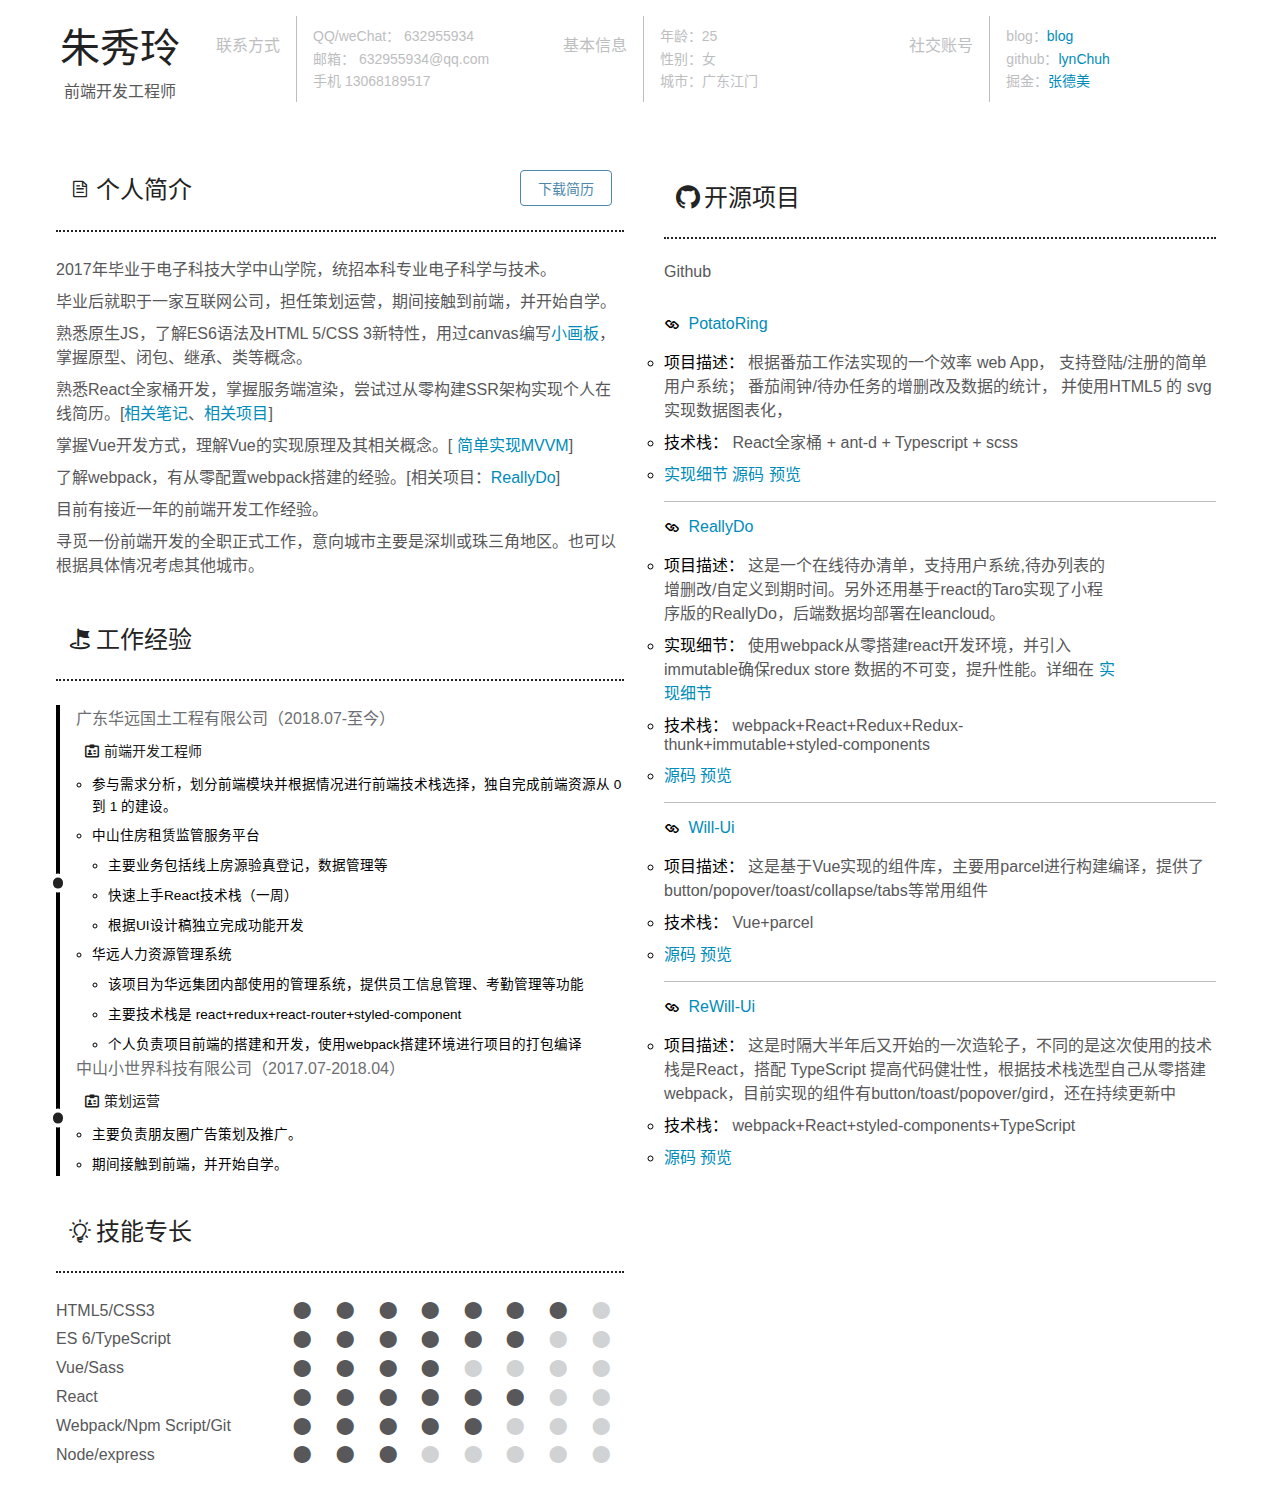
==== index.html @ 774a80cc "add resume" ====
<!doctype html>
<html lang="zh-cn">
<head>
  <meta charset="UTF-8">
  <meta name="viewport"
        content="width=device-width, user-scalable=no, initial-scale=1.0, maximum-scale=1.0, minimum-scale=1.0">
  <meta http-equiv="X-UA-Compatible" content="ie=edge">
  <link rel="shortcut icon" href="http://qiniu.lynchuh.com/favicon.ico" type="image/x-icon">
  <title>lyn Chuh Resume</title>
  <link rel="stylesheet" href="static/index.css">
  <link rel="stylesheet" href="static/iconfont/index.css">
</head>
<body>
<header class="row baseInfo">
  <div class="columns name">
    <h2>朱秀玲</h2>
    <span>前端开发工程师</span>
  </div>
  <div class="columns baseItem">
    <div class="title">联系方式</div>
    <ul class="content">
      <li>
        <span>QQ/weChat：</span>
        <span>632955934</span>
      </li>
      <li>
        <span>邮箱：</span>
        <span>632955934@qq.com</span>
      </li>
      <li>
        <span>手机</span>
        <span>13068189517</span>
      </li>
    </ul>
  </div>
  <div class="columns baseItem">
    <div class="title">基本信息</div>
    <ul class="content">
      <li><span>年龄：</span><span>25</span></li>
      <li><span>性别：</span><span>女</span></li>
      <li><span>城市：</span><span>广东江门</span></li>
    </ul>
  </div>
  <div class="columns baseItem">
    <div class="title">社交账号</div>
    <ul class="content">
      <li><span>blog：</span><a target="_blank" href="https://github.com/lynchuh/blog/issues">blog</a></li>
      <li><span>github：</span><a target="_blank" href="https://github.com/lynchuh">lynChuh</a></li>
      <li><span>掘金：</span><a target="_blank" href="https://juejin.im/user/5b192cbaf265da6e4a6bd9fc">张德美</a></li>
    </ul>
  </div>
</header>
<main class="row">
  <div class="row mainContent">
    <section class="row profile" id="profile-wrapper">
      <h2>
        <i>&#xe607;</i>个人简介
        <a class="button" href="static/resume.pdf" download="前端开发—本科-朱秀玲" >下载简历</a>
      </h2>
      <div class="info">
        <p>2017年毕业于电子科技大学中山学院，统招本科专业电子科学与技术。</p>
        <p>毕业后就职于一家互联网公司，担任策划运营，期间接触到前端，并开始自学。</p>
        <p>熟悉原生JS，了解ES6语法及HTML 5/CSS 3新特性，用过canvas编写<a href="https://github.com/lynchuh/canvas-drawing-board">小画板</a>，掌握原型、闭包、继承、类等概念。</p>
        <p>熟悉React全家桶开发，掌握服务端渲染，尝试过从零构建SSR架构实现个人在线简历。[<a target="_blank" href="https://github.com/lynchuh/blog/issues/3">相关笔记</a>、<a target="_blank" href="https://github.com/lynchuh/MyResume">相关项目</a>]</p>
        <p>掌握Vue开发方式，理解Vue的实现原理及其相关概念。[ <a href="https://github.com/lynchuh/mvvm">简单实现MVVM</a>]</p>
        <p>了解webpack，有从零配置webpack搭建的经验。[相关项目：<a target="_blank" href="https://github.com/lynchuh/reallydo">ReallyDo</a>]</p>
        <p class="strong">目前有接近一年的前端开发工作经验。</p>
        <p class="strong">寻觅一份前端开发的全职正式工作，意向城市主要是深圳或珠三角地区。也可以根据具体情况考虑其他城市。</p>
      </div>
    </section>
    <section class="row workExperience" id="workExperience-wrapper">
      <h2><i>&#xe6df;</i>工作经验</h2>
      <div class="info">
        <div class="company">
          <h3 class="category">
            广东华远国土工程有限公司（2018.07-至今）
          </h3>
          <span class="job">
            <i>&#xe65f;</i>
            前端开发工程师
          </span>
<!--          <span class="companySummary">公司的主要业务是国土规划，</span>-->
          <ul class="desc">
            <li>参与需求分析，划分前端模块并根据情况进行前端技术栈选择，独自完成前端资源从 0 到 1 的建设。</li>
            <li>
              <span>中山住房租赁监管服务平台</span>
              <ul>
                <li>主要业务包括线上房源验真登记，数据管理等</li>
                <li>快速上手React技术栈（一周）</li>
                <li>根据UI设计稿独立完成功能开发</li>
              </ul>
            </li>
            <li>
              <span>华远人力资源管理系统</span>
              <ul>
                <li>该项目为华远集团内部使用的管理系统，提供员工信息管理、考勤管理等功能</li>
                <li>主要技术栈是 react+redux+react-router+styled-component</li>
                <li>个人负责项目前端的搭建和开发，使用webpack搭建环境进行项目的打包编译</li>
              </ul>
            </li>
          </ul>
        </div>
        <div class="company">
          <h3 class="category">中山小世界科技有限公司（2017.07-2018.04）</h3>
          <span class="job">
            <i>&#xe65f;</i>
            策划运营
          </span>
          <ul class="desc">
            <li>主要负责朋友圈广告策划及推广。</li>
            <li>期间接触到前端，并开始自学。</li>
          </ul>
        </div>
      </div>
    </section>
    <section class="row skill" id="skill-wrapper">
      <h2><i>&#xe682;</i>技能专长</h2>
      <div class="info">
        <div class="skillItem">
          <div class="skillName">HTML5/CSS3</div>
          <div class="circle">
            <i class="black">&#xe7c8;</i>
            <i class="black">&#xe7c8;</i>
            <i class="black">&#xe7c8;</i>
            <i class="black">&#xe7c8;</i>
            <i class="black">&#xe7c8;</i>
            <i class="black">&#xe7c8;</i>
            <i class="black">&#xe7c8;</i>
            <i class="grey">&#xe7c8;</i>
          </div>
        </div>
        <div class="skillItem">
          <div class="skillName">ES 6/TypeScript</div>
          <div class="circle">
            <i class="black">&#xe7c8;</i>
            <i class="black">&#xe7c8;</i>
            <i class="black">&#xe7c8;</i>
            <i class="black">&#xe7c8;</i>
            <i class="black">&#xe7c8;</i>
            <i class="black">&#xe7c8;</i>
            <i class="grey">&#xe7c8;</i>
            <i class="grey">&#xe7c8;</i>
          </div>
        </div>
        <div class="skillItem">
          <div class="skillName">Vue/Sass</div>
          <div class="circle">
            <i class="black">&#xe7c8;</i>
            <i class="black">&#xe7c8;</i>
            <i class="black">&#xe7c8;</i>
            <i class="black">&#xe7c8;</i>
            <i class="grey">&#xe7c8;</i>
            <i class="grey">&#xe7c8;</i>
            <i class="grey">&#xe7c8;</i>
            <i class="grey">&#xe7c8;</i>
          </div>
        </div>
        <div class="skillItem">
          <div class="skillName">React</div>
          <div class="circle">
            <i class="black">&#xe7c8;</i>
            <i class="black">&#xe7c8;</i>
            <i class="black">&#xe7c8;</i>
            <i class="black">&#xe7c8;</i>
            <i class="black">&#xe7c8;</i>
            <i class="black">&#xe7c8;</i>
            <i class="grey">&#xe7c8;</i>
            <i class="grey">&#xe7c8;</i>
          </div>
        </div>
        <div class="skillItem">
          <div class="skillName">Webpack/Npm Script/Git</div>
          <div class="circle">
            <i class="black">&#xe7c8;</i>
            <i class="black">&#xe7c8;</i>
            <i class="black">&#xe7c8;</i>
            <i class="black">&#xe7c8;</i>
            <i class="black">&#xe7c8;</i>
            <i class="grey">&#xe7c8;</i>
            <i class="grey">&#xe7c8;</i>
            <i class="grey">&#xe7c8;</i>
          </div>
        </div>
        <div class="skillItem">
          <div class="skillName">Node/express</div>
          <div class="circle">
            <i class="black">&#xe7c8;</i>
            <i class="black">&#xe7c8;</i>
            <i class="black">&#xe7c8;</i>
            <i class="grey">&#xe7c8;</i>
            <i class="grey">&#xe7c8;</i>
            <i class="grey">&#xe7c8;</i>
            <i class="grey">&#xe7c8;</i>
            <i class="grey">&#xe7c8;</i>
          </div>
        </div>

      </div>
    </section>
  </div>
  <div class="row mainContent">
    <section class="row personalProject" id="personalProject-wrapper">
      <h2><i>&#xe64a;</i>开源项目</h2>
      <div class="info">
        <p class="github">Github</p>
        <a class="github" href="https://github.com/lynchuh" target="_blank">
          <img class="github" src="https://i.loli.net/2019/04/22/5cbd1abe43c3c.png" alt="">
        </a>
        <div class="projects">
          <div class="projectItem">
            <h3 class="projectName">
              <i>&#xe60e;</i>
              <a target="_blank" href="https://github.com/lynchuh/PotatoRing">PotatoRing</a>
            </h3>
            <div class="projectInfo">
              <div class="text">
                <ul class="desc">
                  <li>
                    <span>项目描述：</span>
                    <p>
                      根据番茄工作法实现的一个效率 web App，
                      支持登陆/注册的简单用户系统；
                      番茄闹钟/待办任务的增删改及数据的统计，
                      并使用HTML5 的 <strong>svg</strong> 实现数据图表化，
                    </p>
                  </li>
                  <li>
                    <span>技术栈：</span>
                    <p>React全家桶 + ant-d + Typescript + scss </p>
                  </li>
                  <li>
                    <p><a target="_blank" href="https://juejin.im/post/5cb6dd5f6fb9a0689c7eda83">实现细节</a></p>
                    <p><a target="_blank" href="https://github.com/lynchuh/PotatoRing">源码</a></p>
                    <p><a target="_blank" href="https://lynchuh.github.io/PotatoRing/">预览</a></p>
                  </li>
                </ul>
              </div>
            </div>
          </div>
          <div class="projectItem">
            <h3 class="projectName">
              <i>&#xe60e;</i>
              <a target="_blank" href="https://github.com/lynchuh/ReallyDO">ReallyDo</a>
            </h3>
            <div class="projectInfo">
              <div class="text">
                <ul class="desc">
                  <li>
                    <span>项目描述：</span>
                    <p>这是一个在线待办清单，支持用户系统,待办列表的增删改/自定义到期时间。另外还用基于react的Taro实现了小程序版的ReallyDo，后端数据均部署在leancloud。</p>
                  </li>
                  <li>
                    <span>实现细节：</span>
                    <p>使用webpack从零搭建react开发环境，并引入immutable确保redux store 数据的不可变，提升性能。详细在
                      <a target="_blank" href="https://github.com/lynchuh/ReallyDO/blob/master/README.md">实现细节</a>
                    </p>
                  </li>
                  <li>
                    <span>技术栈：</span>
                    <p>webpack+React+Redux+Redux-thunk+immutable+styled-components </p>
                  </li>
                  <li>
                    <p><a target="_blank" href="https://github.com/lynchuh/ReallyDO">源码</a></p>
                    <p><a target="_blank" href="http://www.reallydo.fun">预览</a></p>
                  </li>
                </ul>
              </div>
              <div class="preview">
                <img src="https://user-gold-cdn.xitu.io/2019/4/22/16a42a10af7aa019?imageView2/0/w/1280/h/960/format/webp/ignore-error/1" alt="">
              </div>
            </div>
          </div>
          <div class="projectItem">
            <h3 class="projectName">
              <i>&#xe60e;</i>
              <a target="_blank" href="https://github.com/lynchuh/Will-ui">Will-Ui</a>
            </h3>
            <div class="projectInfo">
              <div class="text">
                <ul class="desc">
                  <li>
                    <span>项目描述：</span>
                    <p>这是基于Vue实现的组件库，主要用parcel进行构建编译，提供了button/popover/toast/collapse/tabs等常用组件</p>
                  </li>
                  <li>
                    <span>技术栈：</span>
                    <p>Vue+parcel </p>
                  </li>
                  <li>
                    <p><a target="_blank" href="https://github.com/lynchuh/Will-ui">源码</a></p>
                    <p><a target="_blank" href="https://lynchuh.github.io/Will-ui/">预览</a></p>
                  </li>
                </ul>
              </div>
            </div>
          </div>
          <div class="projectItem">
            <h3 class="projectName">
              <i>&#xe60e;</i>
              <a target="_blank" href="https://github.com/lynchuh/rewill-ui">ReWill-Ui</a>
            </h3>
            <div class="projectInfo">
              <div class="text">
                <ul class="desc">
                  <li>
                    <span>项目描述：</span>
                    <p>这是时隔大半年后又开始的一次造轮子，不同的是这次使用的技术栈是React，搭配 <strong>TypeScript</strong> 提高代码健壮性，根据技术栈选型自己从零搭建 <strong>webpack</strong>，目前实现的组件有button/toast/popover/gird，还在持续更新中</p>
                  </li>
                  <li>
                    <span>技术栈：</span>
                    <p>webpack+React+styled-components+TypeScript </p>
                  </li>
                  <li>
                    <p><a target="_blank" href="https://github.com/lynchuh/Will-ui">源码</a></p>
                    <p><a target="_blank" href="https://lynchuh.github.io/Will-ui/">预览</a></p>
                  </li>
                </ul>
              </div>
            </div>
          </div>
        </div>
      </div>
    </section>
  </div>
</main>
</body>
</html>
---- static/index.css ----
/* reset*/
*{margin:0;padding:0;box-sizing: border-box;}
*{font-family: 'Open Sans', sans-serif;}
ul,li,ol{list-style: none;}
a{text-decoration: none;color: #008CBA;}
a:active{color: inherit;}

/*布局*/
html{font-size: 16px;}
header,main{
  min-width:320px;
  width: 100%;
  max-width: 1200px;
  margin: 1rem auto;
}
h3{
  font-size: 1rem;
  font-weight: 300 ;
}
.row{
  display: flex;
}
.row .columns{
  flex:1;
}
p,.skillName,.black{
  color:#58585A;
  font-weight: 300;
}
p.strong{
  font-weight: 500!important;
}
.grey{
  color: #D1D2D4;
}
/*基本信息*/
.baseInfo{
  color: #BDBEC0;
}
.baseInfo .name{
  display: inline-flex;
  flex-direction: column;
  justify-content: flex-end;
  align-items: center;
  flex:0;
}
.baseInfo .name h2{
  font-weight: 300;
  color: #222222;
  font-size: 2.5rem;
  margin-bottom: .1em;
  width: 4em;
  text-align: center;
}
.baseInfo .name span{
  color: #58585A;
}
.baseInfo .baseItem{
  display: flex;
}
.baseInfo .baseItem .title {
  margin:1rem 1rem 0;
}
.baseInfo .baseItem .content{
  border-left: 1px solid ;
  flex:1;
  padding:0 1rem;
  display: flex;
  flex-direction: column;
  justify-content: center;
  font-size: 0.875rem;
}
.baseInfo .baseItem .content li{
  margin-bottom: .2em;
}

/*其他信息*/
main{
  display: flex;
  flex-wrap: wrap;
  width: 100%;
}
main .mainContent{
  width: 50%;
  display: flex;
  flex-direction: column;
  padding:1rem;
}
main section{
  width: 100%;
  flex-shrink:0 ;
  flex-direction: column;
}
main section h2{
  border-bottom: 2px dotted;
  display: block;
  width: 100%;
  color: #232323;
  font-weight: 400;
  padding: 1.5em .5em 1em;
}
main section .info{
  margin: 1.5em 0 0;
}

/* 个人简介 */
.profile .info p{
  font-weight: 300;
  margin-bottom: .5em;
}

/* 技能专长 */
.skill .info .skillItem{
  display: flex;
}
.skill .info .skillItem .skillName{
  width: 40%;
  flex-shrink: 0;
  min-width: 9.375rem;
  font-size: 1rem;
  font-weight: 300;
  line-height: 1.8;

}
.skill .info .skillItem .circle{
  display: flex;
  flex:1;
  justify-content: space-around;
  align-items: center;
}
.skill .info .skillItem .circle i{
  font-size: 1.25rem;
}

/* 工作经验 */
.workExperience .info{
  border-left: 0.25rem solid;
}
.workExperience .info .company{
  position: relative;
  padding-left: 1rem;
}
.workExperience .info .company::before {
  content: '';
  display: block;
  background: #222222;
  color: #222222;
  border:0.25rem solid #fff;
  height: .65rem;
  width: .65rem;
  border-radius: 50%;
  position: absolute;
  left: -.7rem;
  top: 50%;
  transform: translateY(-.4rem);
}
.workExperience .info .company .companySummary {
  font-weight: 300;
  color: #1f1f1f;
  line-height: 1.8;
  font-size: .875rem;
}
.workExperience .info .company .job {
  font-weight: 300;
  color: #222222;
  line-height: 1.8;
  display: flex;
  align-items: center;
  margin: .5rem 0 .2rem .5rem;
  font-size: .875rem;
}
.workExperience .info .company .job i{
  font-size: 1rem;
}
.workExperience .info .company h3 {
  color: #6D6E71;
  font-size: 1rem;
  font-weight: 300 ;
}
.workExperience .info .company .desc li{
  list-style: circle outside;
  margin: .5rem 0 0 1rem;
  font-size: .85rem;
  line-height: 1.6;
}

/*开源项目*/
.personalProject{
  padding: .5rem;
}
.personalProject .github{
  width: 100%;
}
.personalProject .projects{
}
.personalProject .projects .projectItem{
  display: flex;
  flex-direction: column;
  margin: 1rem 0;
}
.personalProject .projects .projectItem:not(:last-child){
  border-bottom: 1px solid #BDBEC0;

}
.personalProject .projects .projectItem .projectInfo{
  display: flex;
}
.personalProject .projects .projectItem .preview{
  margin-left: .5rem;
  width: 40%;
  max-width: 180px;
  min-width: 90px;
  display: flex;
  justify-content: center;
  align-items: center;
}
.personalProject .projects .projectItem .preview img{
  width:100%;
}
.personalProject .projects .projectItem .text .desc {
  margin: 1rem 0;
}
.personalProject .projects .projectItem .text .desc li {
  list-style: circle outside;
  margin-bottom: .5em;
}
.personalProject .projects .projectItem .text .desc li span{
  min-width: 5em;
}
.personalProject .projects .projectItem .text .desc li p {
  display: inline;
}

.button{
  float: right;
  box-sizing: border-box;
  font-size: 0.875rem;
  padding:.5em 1.2em;
  cursor: pointer;
  outline:none;
  display: inline-flex;
  align-items: center;
  border-width: 1px;
  border-radius: 4px;
  vertical-align: middle;
  border-color: #4B88AC;
  border-style:solid;
  background: #fff;
  color: #4B88AC;
}
.button:active,.button:focus,.button:hover {
  background: rgba(75,136,172,.15);
}
@media print and (max-width:960px) {
  .row{
    flex-direction: column;
  }
  .baseInfo .name{
    align-items:flex-start ;
    margin: 1em;

  }
  .baseInfo .name h2{
    width: 3em;
  }

  .baseInfo .baseItem .title{
    margin: 0 1rem;
    flex:1
  }
  .baseInfo .baseItem .content {
    flex: 2;
  }
  main .mainContent{
    width: 100%;
    padding: 0 1rem;
  }
}
@media print{
  html{
    font-size: 14px;
  }
  .button,.github{
    display: none;
  }
  header.baseInfo{
    flex-direction: row;
  }
  #skill-wrapper{
    margin-top: 80px;
  }
  }
---- static/iconfont/index.css ----
@font-face {font-family: "iconfont";
  src: url('iconfont.eot?t=1555853635429'); /* IE9 */
  src: url('iconfont.eot?t=1555853635429#iefix') format('embedded-opentype'), /* IE6-IE8 */
  url('[data-uri]') format('woff2'),
  url('iconfont.woff?t=1555853635429') format('woff'),
  url('iconfont.ttf?t=1555853635429') format('truetype'), /* chrome, firefox, opera, Safari, Android, iOS 4.2+ */
  url('iconfont.svg?t=1555853635429#iconfont') format('svg'); /* iOS 4.1- */
}

i{
  font-family: "iconfont" !important;
  font-size: inherit;
  font-style: normal;
  -webkit-font-smoothing: antialiased;
  -moz-osx-font-smoothing: grayscale;
  margin-right: 4px ;
}
.icon-hongqi:before {
  content: "\e630";
}

.icon-yonghu:before {
  content: "\e67a";
}

.icon-link:before {
  content: "\e60e";
}

.icon-job:before {
  content: "\e65f";
}

.icon-dengpao:before {
  content: "\e682";
}

.icon-phone:before {
  content: "\e61e";
}

.icon-wechat:before {
  content: "\e611";
}

.icon-phone1:before {
  content: "\e606";
}

.icon-email:before {
  content: "\e6a6";
}

.icon-gerenjianjie:before {
  content: "\e607";
}

.icon-qizi-gaide:before {
  content: "\e6df";
}

.icon-git:before {
  content: "\e64a";
}

.icon-xiaoxingxing:before {
  content: "\e7c7";
}

.icon-greyCircle:before {
  content: "\e600";
}

.icon-greyCircle-copy:before {
  content: "\e7c8";
}
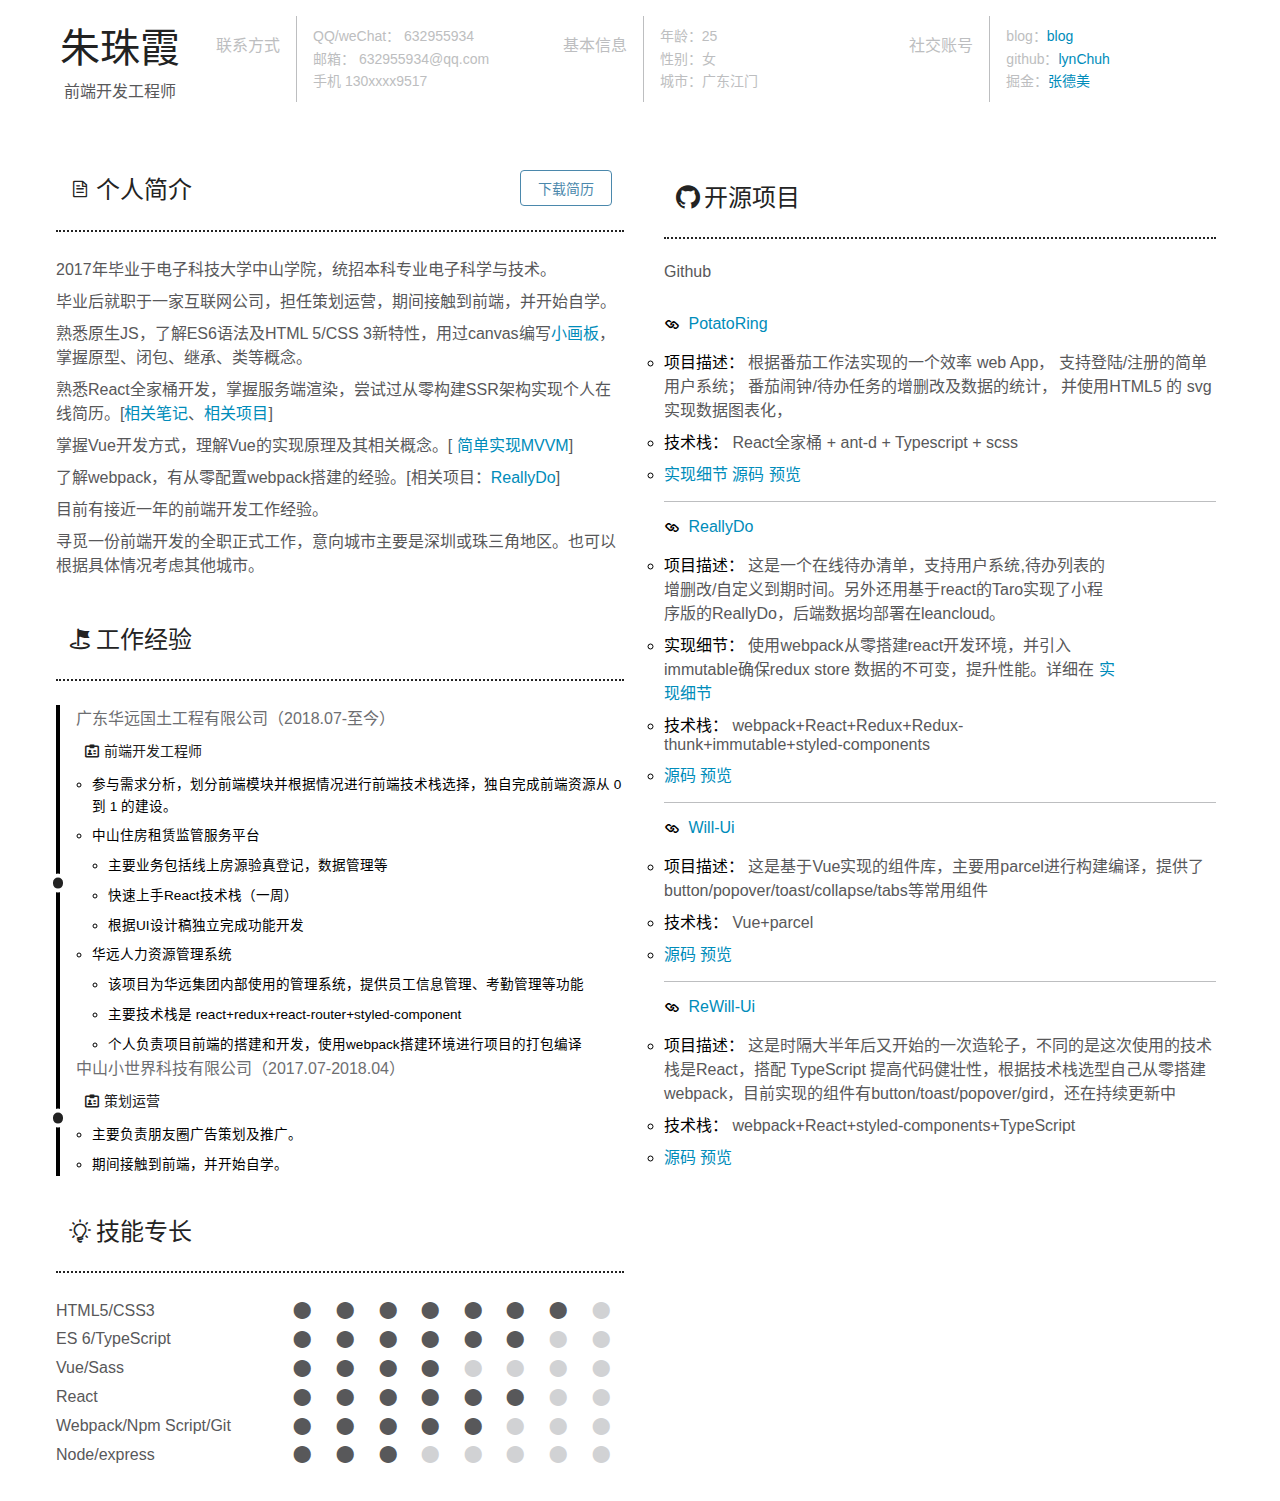
==== commit 57cb7127: "add resume" ====
--- a/index.html
+++ b/index.html
@@ -13,7 +13,7 @@
 <body>
 <header class="row baseInfo">
   <div class="columns name">
-    <h2>朱秀玲</h2>
+    <h2>朱珠霞</h2>
     <span>前端开发工程师</span>
   </div>
   <div class="columns baseItem">
@@ -29,7 +29,7 @@
       </li>
       <li>
         <span>手机</span>
-        <span>13068189517</span>
+        <span>130xxxx9517</span>
       </li>
     </ul>
   </div>
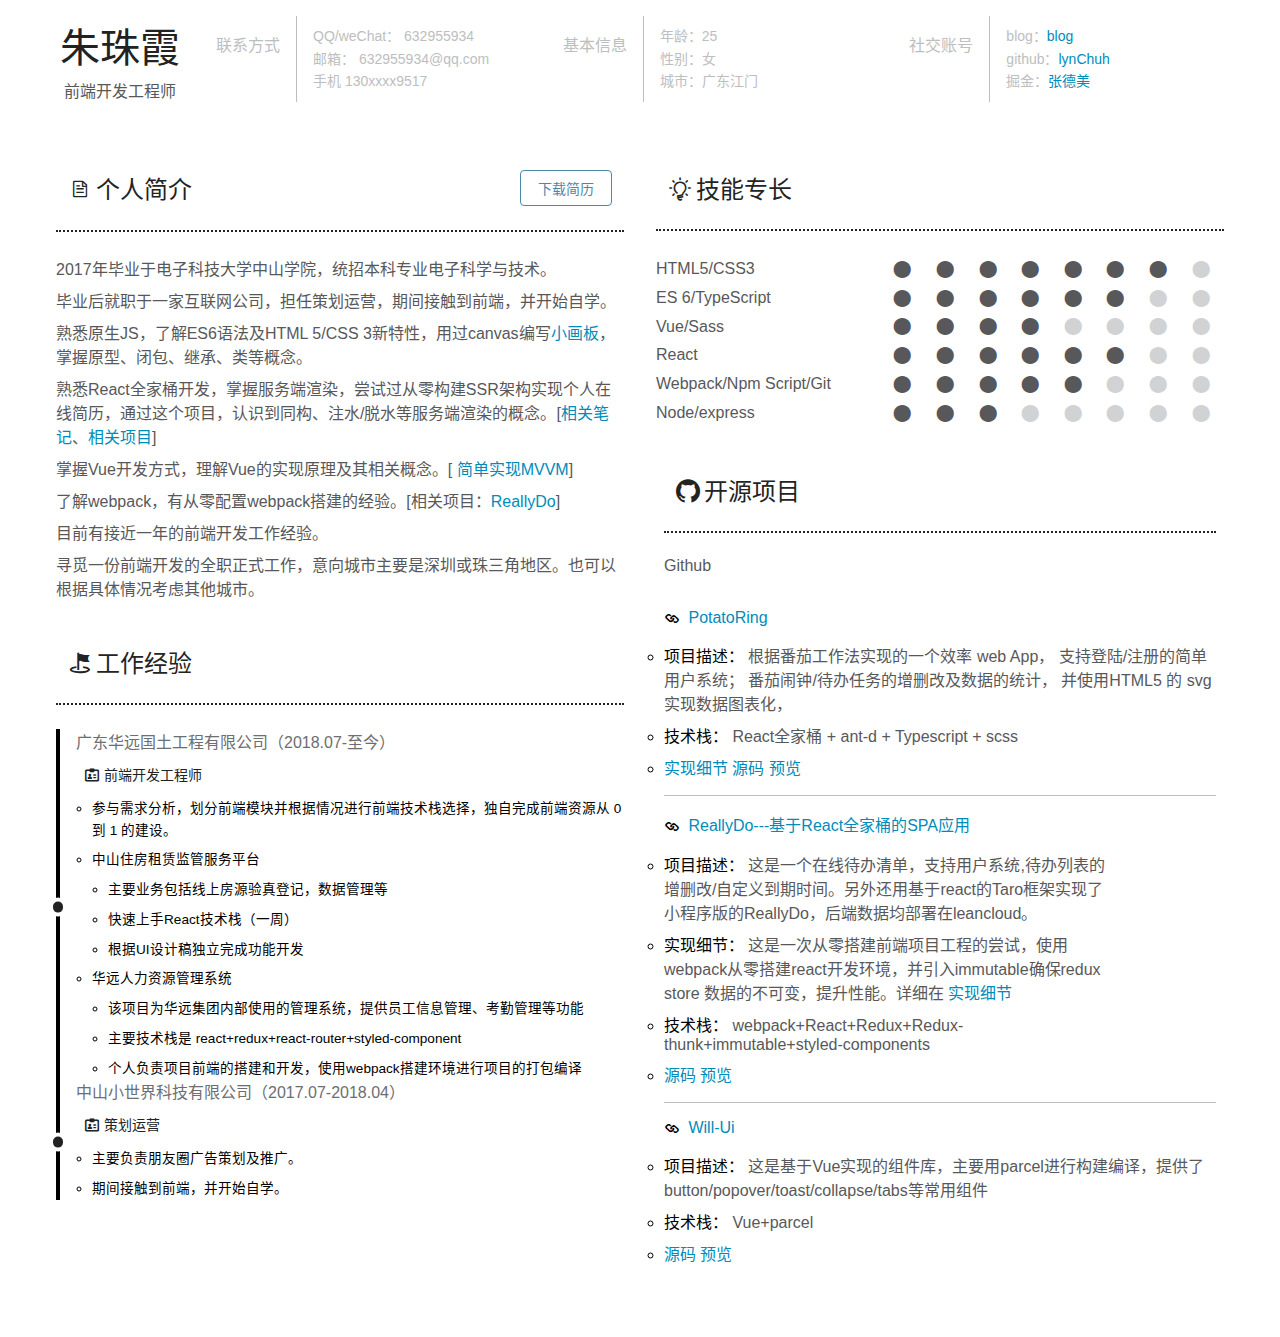
==== commit 927b34ef: "更新简历" ====
--- a/index.html
+++ b/index.html
@@ -61,7 +61,7 @@
         <p>2017年毕业于电子科技大学中山学院，统招本科专业电子科学与技术。</p>
         <p>毕业后就职于一家互联网公司，担任策划运营，期间接触到前端，并开始自学。</p>
         <p>熟悉原生JS，了解ES6语法及HTML 5/CSS 3新特性，用过canvas编写<a href="https://github.com/lynchuh/canvas-drawing-board">小画板</a>，掌握原型、闭包、继承、类等概念。</p>
-        <p>熟悉React全家桶开发，掌握服务端渲染，尝试过从零构建SSR架构实现个人在线简历。[<a target="_blank" href="https://github.com/lynchuh/blog/issues/3">相关笔记</a>、<a target="_blank" href="https://github.com/lynchuh/MyResume">相关项目</a>]</p>
+        <p>熟悉React全家桶开发，掌握服务端渲染，尝试过从零构建SSR架构实现个人在线简历，通过这个项目，认识到同构、注水/脱水等服务端渲染的概念。[<a target="_blank" href="https://github.com/lynchuh/blog/issues/3">相关笔记</a>、<a target="_blank" href="https://github.com/lynchuh/MyResume">相关项目</a>]</p>
         <p>掌握Vue开发方式，理解Vue的实现原理及其相关概念。[ <a href="https://github.com/lynchuh/mvvm">简单实现MVVM</a>]</p>
         <p>了解webpack，有从零配置webpack搭建的经验。[相关项目：<a target="_blank" href="https://github.com/lynchuh/reallydo">ReallyDo</a>]</p>
         <p class="strong">目前有接近一年的前端开发工作经验。</p>
@@ -113,92 +113,93 @@
         </div>
       </div>
     </section>
-    <section class="row skill" id="skill-wrapper">
-      <h2><i>&#xe682;</i>技能专长</h2>
-      <div class="info">
-        <div class="skillItem">
-          <div class="skillName">HTML5/CSS3</div>
-          <div class="circle">
-            <i class="black">&#xe7c8;</i>
-            <i class="black">&#xe7c8;</i>
-            <i class="black">&#xe7c8;</i>
-            <i class="black">&#xe7c8;</i>
-            <i class="black">&#xe7c8;</i>
-            <i class="black">&#xe7c8;</i>
-            <i class="black">&#xe7c8;</i>
-            <i class="grey">&#xe7c8;</i>
+
+  </div>
+  <div class="row mainContent">
+      <section class="row skill" id="skill-wrapper">
+          <h2><i>&#xe682;</i>技能专长</h2>
+          <div class="info">
+            <div class="skillItem">
+              <div class="skillName">HTML5/CSS3</div>
+              <div class="circle">
+                <i class="black">&#xe7c8;</i>
+                <i class="black">&#xe7c8;</i>
+                <i class="black">&#xe7c8;</i>
+                <i class="black">&#xe7c8;</i>
+                <i class="black">&#xe7c8;</i>
+                <i class="black">&#xe7c8;</i>
+                <i class="black">&#xe7c8;</i>
+                <i class="grey">&#xe7c8;</i>
+              </div>
+            </div>
+            <div class="skillItem">
+              <div class="skillName">ES 6/TypeScript</div>
+              <div class="circle">
+                <i class="black">&#xe7c8;</i>
+                <i class="black">&#xe7c8;</i>
+                <i class="black">&#xe7c8;</i>
+                <i class="black">&#xe7c8;</i>
+                <i class="black">&#xe7c8;</i>
+                <i class="black">&#xe7c8;</i>
+                <i class="grey">&#xe7c8;</i>
+                <i class="grey">&#xe7c8;</i>
+              </div>
+            </div>
+            <div class="skillItem">
+              <div class="skillName">Vue/Sass</div>
+              <div class="circle">
+                <i class="black">&#xe7c8;</i>
+                <i class="black">&#xe7c8;</i>
+                <i class="black">&#xe7c8;</i>
+                <i class="black">&#xe7c8;</i>
+                <i class="grey">&#xe7c8;</i>
+                <i class="grey">&#xe7c8;</i>
+                <i class="grey">&#xe7c8;</i>
+                <i class="grey">&#xe7c8;</i>
+              </div>
+            </div>
+            <div class="skillItem">
+              <div class="skillName">React</div>
+              <div class="circle">
+                <i class="black">&#xe7c8;</i>
+                <i class="black">&#xe7c8;</i>
+                <i class="black">&#xe7c8;</i>
+                <i class="black">&#xe7c8;</i>
+                <i class="black">&#xe7c8;</i>
+                <i class="black">&#xe7c8;</i>
+                <i class="grey">&#xe7c8;</i>
+                <i class="grey">&#xe7c8;</i>
+              </div>
+            </div>
+            <div class="skillItem">
+              <div class="skillName">Webpack/Npm Script/Git</div>
+              <div class="circle">
+                <i class="black">&#xe7c8;</i>
+                <i class="black">&#xe7c8;</i>
+                <i class="black">&#xe7c8;</i>
+                <i class="black">&#xe7c8;</i>
+                <i class="black">&#xe7c8;</i>
+                <i class="grey">&#xe7c8;</i>
+                <i class="grey">&#xe7c8;</i>
+                <i class="grey">&#xe7c8;</i>
+              </div>
+            </div>
+            <div class="skillItem">
+              <div class="skillName">Node/express</div>
+              <div class="circle">
+                <i class="black">&#xe7c8;</i>
+                <i class="black">&#xe7c8;</i>
+                <i class="black">&#xe7c8;</i>
+                <i class="grey">&#xe7c8;</i>
+                <i class="grey">&#xe7c8;</i>
+                <i class="grey">&#xe7c8;</i>
+                <i class="grey">&#xe7c8;</i>
+                <i class="grey">&#xe7c8;</i>
+              </div>
+            </div>
+
           </div>
-        </div>
-        <div class="skillItem">
-          <div class="skillName">ES 6/TypeScript</div>
-          <div class="circle">
-            <i class="black">&#xe7c8;</i>
-            <i class="black">&#xe7c8;</i>
-            <i class="black">&#xe7c8;</i>
-            <i class="black">&#xe7c8;</i>
-            <i class="black">&#xe7c8;</i>
-            <i class="black">&#xe7c8;</i>
-            <i class="grey">&#xe7c8;</i>
-            <i class="grey">&#xe7c8;</i>
-          </div>
-        </div>
-        <div class="skillItem">
-          <div class="skillName">Vue/Sass</div>
-          <div class="circle">
-            <i class="black">&#xe7c8;</i>
-            <i class="black">&#xe7c8;</i>
-            <i class="black">&#xe7c8;</i>
-            <i class="black">&#xe7c8;</i>
-            <i class="grey">&#xe7c8;</i>
-            <i class="grey">&#xe7c8;</i>
-            <i class="grey">&#xe7c8;</i>
-            <i class="grey">&#xe7c8;</i>
-          </div>
-        </div>
-        <div class="skillItem">
-          <div class="skillName">React</div>
-          <div class="circle">
-            <i class="black">&#xe7c8;</i>
-            <i class="black">&#xe7c8;</i>
-            <i class="black">&#xe7c8;</i>
-            <i class="black">&#xe7c8;</i>
-            <i class="black">&#xe7c8;</i>
-            <i class="black">&#xe7c8;</i>
-            <i class="grey">&#xe7c8;</i>
-            <i class="grey">&#xe7c8;</i>
-          </div>
-        </div>
-        <div class="skillItem">
-          <div class="skillName">Webpack/Npm Script/Git</div>
-          <div class="circle">
-            <i class="black">&#xe7c8;</i>
-            <i class="black">&#xe7c8;</i>
-            <i class="black">&#xe7c8;</i>
-            <i class="black">&#xe7c8;</i>
-            <i class="black">&#xe7c8;</i>
-            <i class="grey">&#xe7c8;</i>
-            <i class="grey">&#xe7c8;</i>
-            <i class="grey">&#xe7c8;</i>
-          </div>
-        </div>
-        <div class="skillItem">
-          <div class="skillName">Node/express</div>
-          <div class="circle">
-            <i class="black">&#xe7c8;</i>
-            <i class="black">&#xe7c8;</i>
-            <i class="black">&#xe7c8;</i>
-            <i class="grey">&#xe7c8;</i>
-            <i class="grey">&#xe7c8;</i>
-            <i class="grey">&#xe7c8;</i>
-            <i class="grey">&#xe7c8;</i>
-            <i class="grey">&#xe7c8;</i>
-          </div>
-        </div>
-
-      </div>
-    </section>
-  </div>
-  <div class="row mainContent">
+        </section>
     <section class="row personalProject" id="personalProject-wrapper">
       <h2><i>&#xe64a;</i>开源项目</h2>
       <div class="info">
@@ -240,18 +241,18 @@
           <div class="projectItem">
             <h3 class="projectName">
               <i>&#xe60e;</i>
-              <a target="_blank" href="https://github.com/lynchuh/ReallyDO">ReallyDo</a>
+              <a target="_blank" href="https://github.com/lynchuh/ReallyDO">ReallyDo---基于React全家桶的SPA应用</a>
             </h3>
             <div class="projectInfo">
               <div class="text">
                 <ul class="desc">
                   <li>
                     <span>项目描述：</span>
-                    <p>这是一个在线待办清单，支持用户系统,待办列表的增删改/自定义到期时间。另外还用基于react的Taro实现了小程序版的ReallyDo，后端数据均部署在leancloud。</p>
+                    <p>这是一个在线待办清单，支持用户系统,待办列表的增删改/自定义到期时间。另外还用基于react的Taro框架实现了小程序版的ReallyDo，后端数据均部署在leancloud。</p>
                   </li>
                   <li>
                     <span>实现细节：</span>
-                    <p>使用webpack从零搭建react开发环境，并引入immutable确保redux store 数据的不可变，提升性能。详细在
+                    <p>这是一次从零搭建前端项目工程的尝试，使用webpack从零搭建react开发环境，并引入immutable确保redux store 数据的不可变，提升性能。详细在
                       <a target="_blank" href="https://github.com/lynchuh/ReallyDO/blob/master/README.md">实现细节</a>
                     </p>
                   </li>
@@ -294,30 +295,6 @@
               </div>
             </div>
           </div>
-          <div class="projectItem">
-            <h3 class="projectName">
-              <i>&#xe60e;</i>
-              <a target="_blank" href="https://github.com/lynchuh/rewill-ui">ReWill-Ui</a>
-            </h3>
-            <div class="projectInfo">
-              <div class="text">
-                <ul class="desc">
-                  <li>
-                    <span>项目描述：</span>
-                    <p>这是时隔大半年后又开始的一次造轮子，不同的是这次使用的技术栈是React，搭配 <strong>TypeScript</strong> 提高代码健壮性，根据技术栈选型自己从零搭建 <strong>webpack</strong>，目前实现的组件有button/toast/popover/gird，还在持续更新中</p>
-                  </li>
-                  <li>
-                    <span>技术栈：</span>
-                    <p>webpack+React+styled-components+TypeScript </p>
-                  </li>
-                  <li>
-                    <p><a target="_blank" href="https://github.com/lynchuh/Will-ui">源码</a></p>
-                    <p><a target="_blank" href="https://lynchuh.github.io/Will-ui/">预览</a></p>
-                  </li>
-                </ul>
-              </div>
-            </div>
-          </div>
         </div>
       </div>
     </section>
